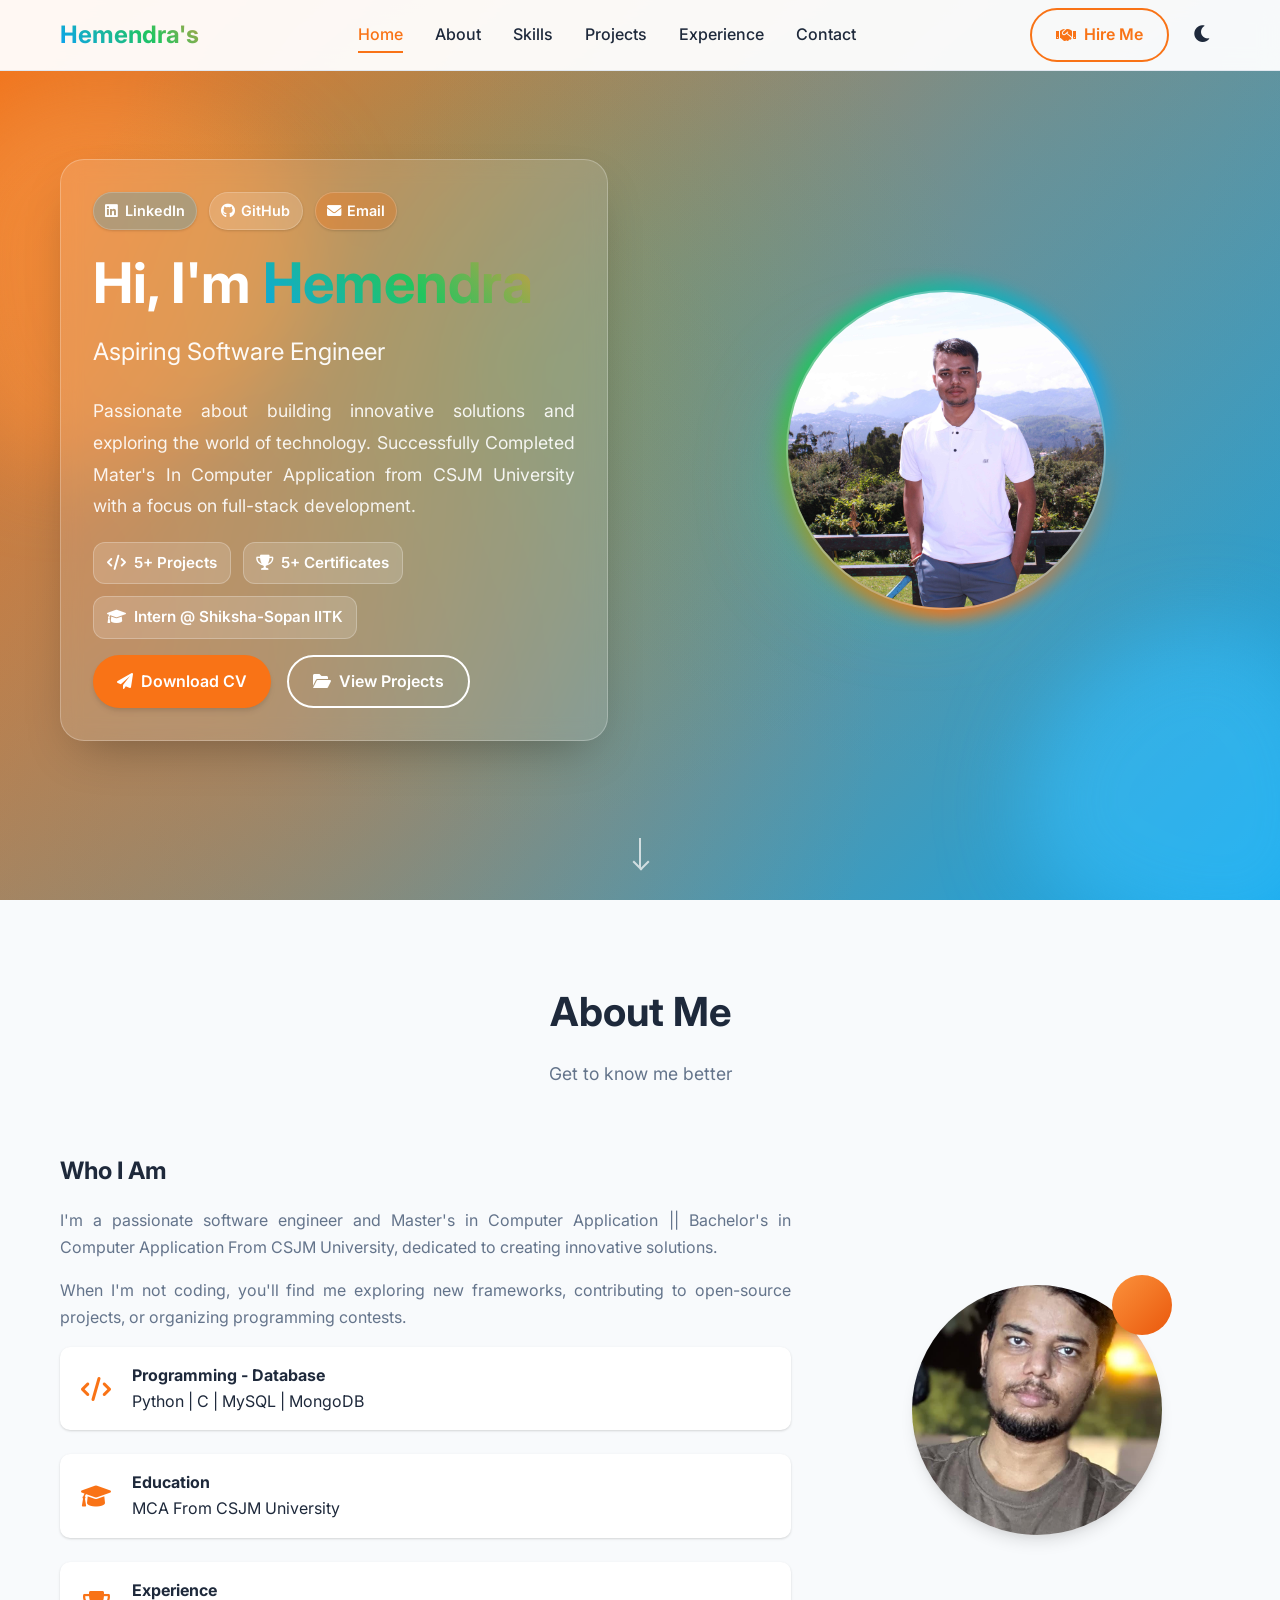
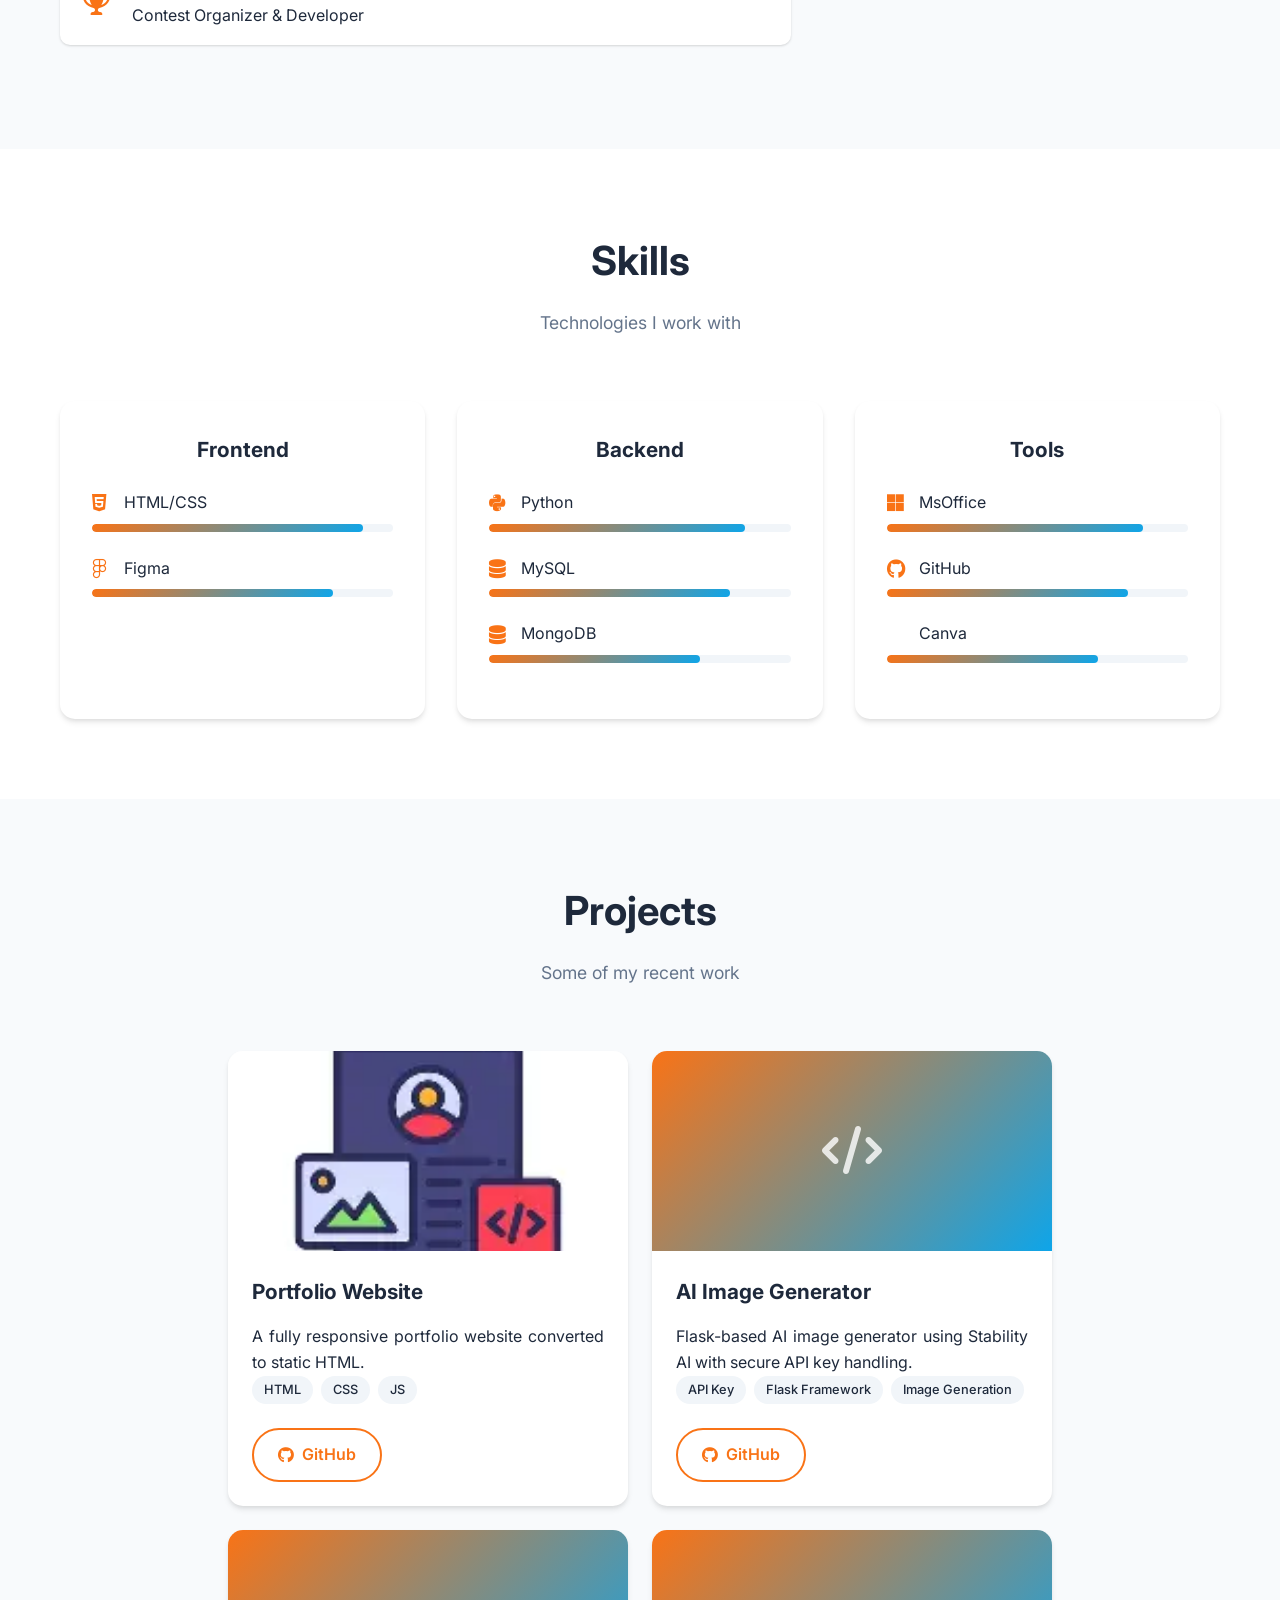
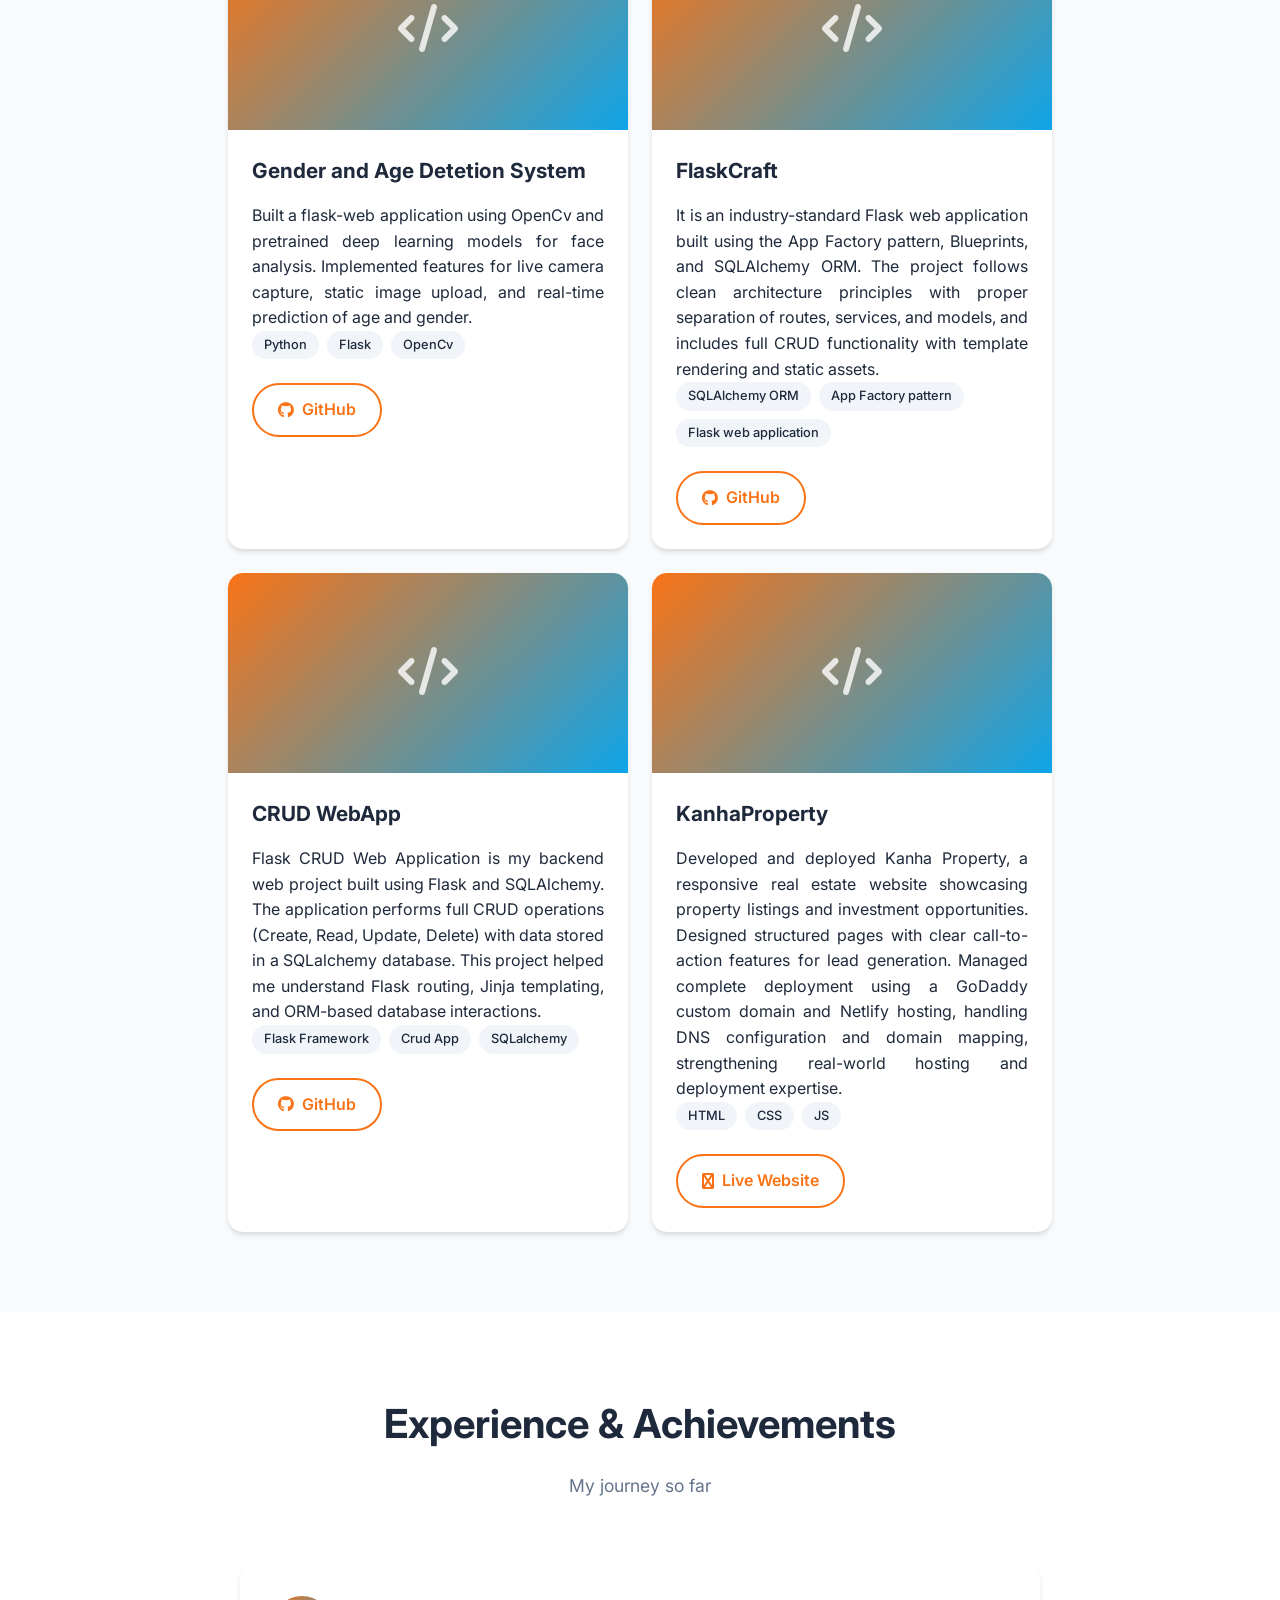
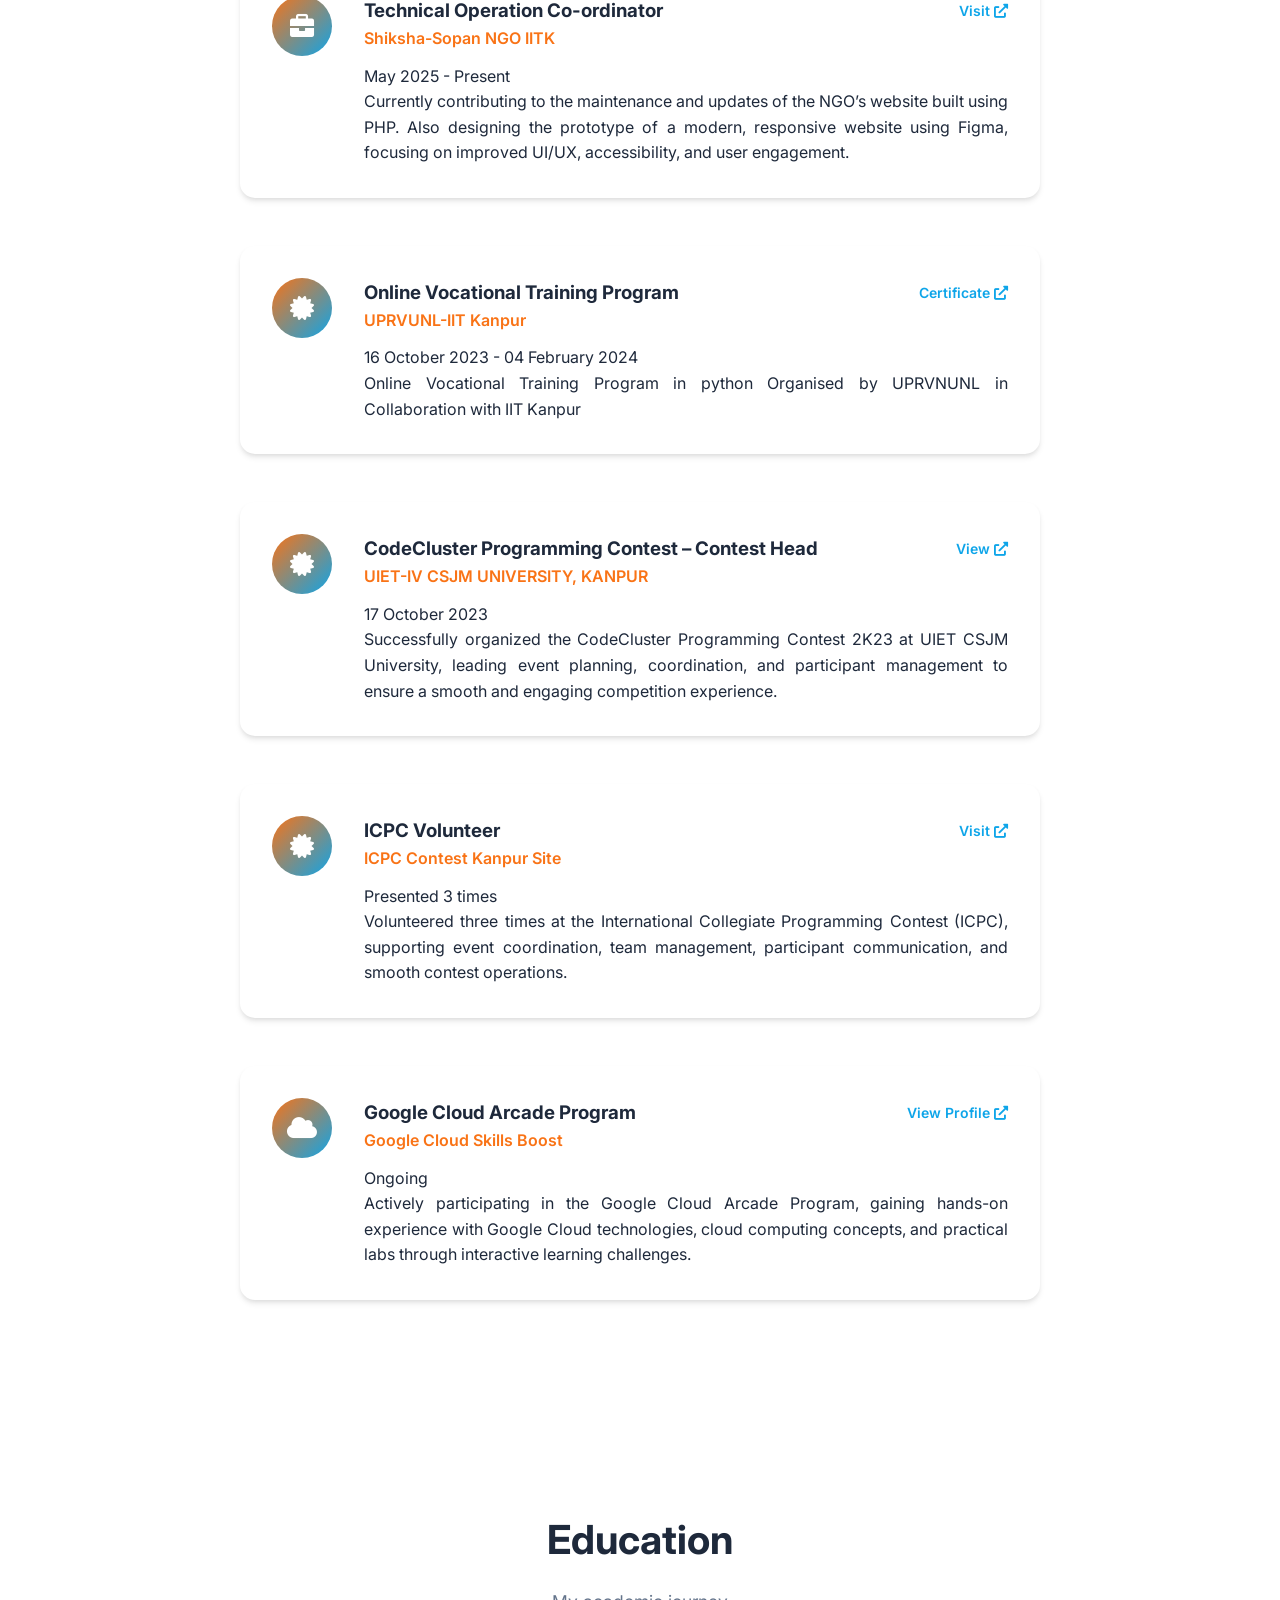
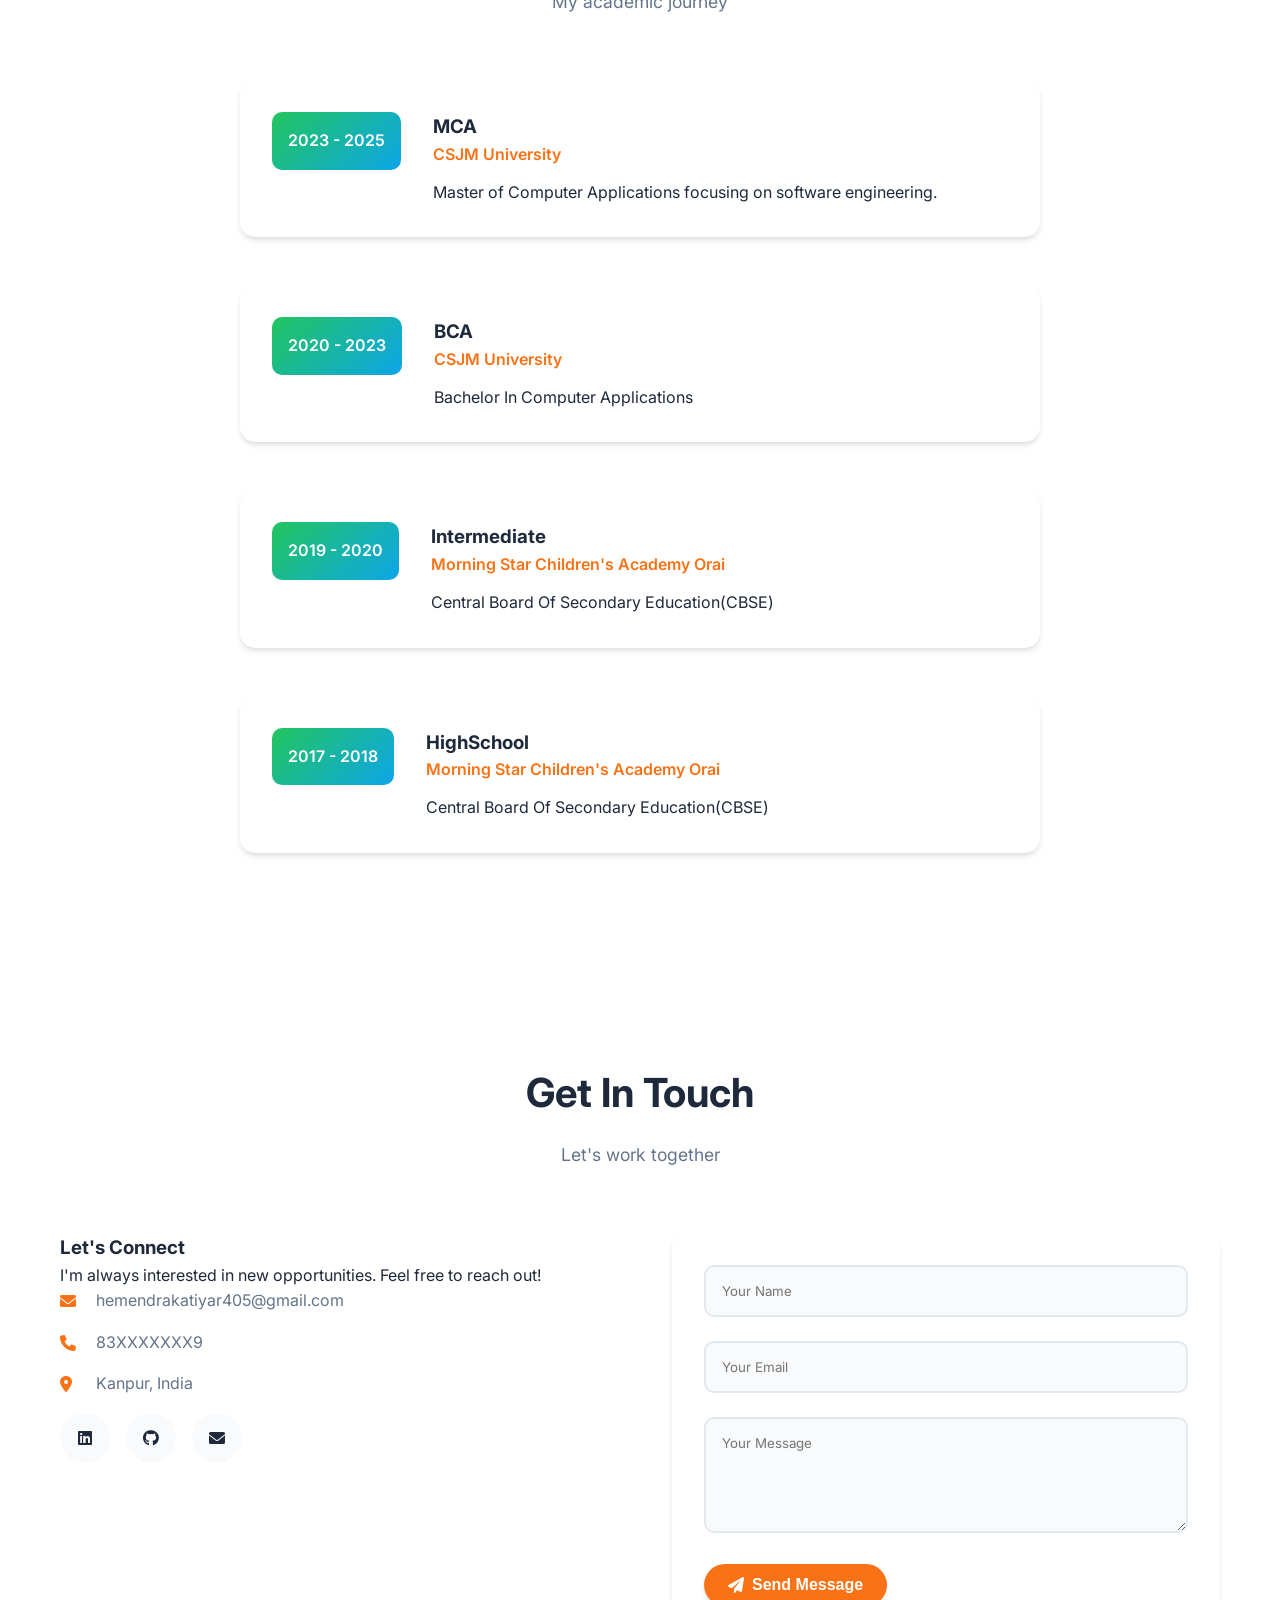
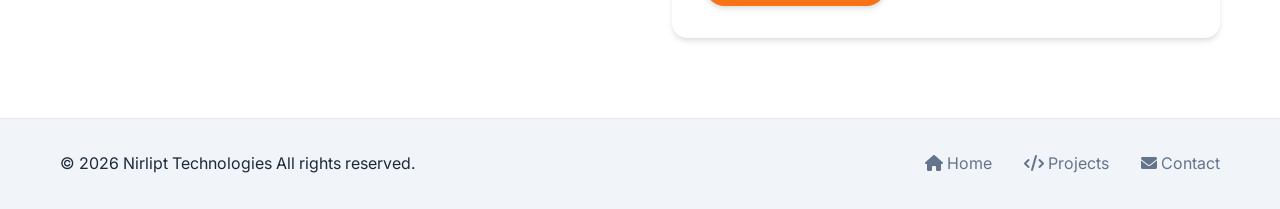
==== index.html @ 5ab5dc37 "My Portfolio code uploaded Successfully Great to see you on WEB" ====
<!DOCTYPE html>
<html lang="en">

<head>
    <meta charset="UTF-8">
    <meta name="viewport" content="width=device-width, initial-scale=1.0">
    <title>Hemendra's Portfolio</title>
    <link rel="stylesheet" href="assets/css/styles.css">
    <link rel="icon" type="image/png" href="assets/programmer.png">
    <link href="https://cdnjs.cloudflare.com/ajax/libs/font-awesome/6.0.0/css/all.min.css" rel="stylesheet">
    <link href="https://fonts.googleapis.com/css2?family=Inter:wght@300;400;500;600;700&display=swap" rel="stylesheet">
    <style>
        .nav-link.active {
            color: var(--primary-color);
        }

        .nav-link.active::after {
            width: 100%;
        }

        .nav-cta {
            margin-left: 1rem;
        }
    </style>
</head>

<!-- Body -->

<body>
    <!-- Header Start -->
    <!-- Navbar Start -->
    <nav class="navbar">
        <div class="nav-container">
            <div class="nav-logo">
                <h2><span class="highlight">Hemendra's</span></h2>
            </div>
            <div class="nav-menu">
                <a href="index.html#home" class="nav-link">Home</a>
                <a href="index.html#about" class="nav-link">About</a>
                <a href="index.html#skills" class="nav-link">Skills</a>
                <a href="index.html#projects" class="nav-link">Projects</a>
                <a href="index.html#experience" class="nav-link">Experience</a>
                <!-- <a href="gallery.html" class="nav-link">Gallery</a> -->
                <a href="index.html#contact" class="nav-link">Contact</a>
            </div>

            <div class="nav-toggle">
                <a href="index.html#contact" class="btn btn-outline nav-cta">
                    <i class="fas fa-handshake"></i> Hire Me
                </a>
                <button class="theme-toggle" id="theme-toggle">
                    <i class="fas fa-moon"></i>
                </button>
                <button class="hamburger" id="hamburger">
                    <span></span><span></span><span></span>
                </button>
            </div>
        </div>
    </nav>
    <!-- Navbar Close -->
    <!-- Header  END -->

    <!-- Main Section -->
    <main>
        <div id="home"></div>
        <div id="about"></div>
        <div id="skills"></div>
        <div id="projects"></div>
        <div id="experience"></div>
        <div id="education"></div>
        <div id="contact"></div>
    </main>
    <!-- Main Section end -->

    <!-- Footer Section -->
    <footer class="footer">
        <div class="container">
            <div class="footer-content">
                <div class="footer-text">
                    <p>&copy; 2026 Nirlipt Technologies All rights reserved.</p>
                </div>
                <div class="footer-links">
                    <a href="index.html#home"><i class="fas fa-home"></i> Home</a>
                    <a href="index.html#projects"><i class="fas fa-code"></i> Projects</a>
                    <a href="index.html#contact"><i class="fas fa-envelope"></i> Contact</a>
                </div>
            </div>
        </div>
    </footer>
    <!-- Footer  Section Close -->

    <!-- Notification PopupStart -->
    <div id="notificationOverlay" class="notification-overlay">
        <div class="notification-popup">
            <div id="notificationIcon" class="notification-icon"><i id="notificationIconClass"></i></div>
            <h3 id="notificationTitle" class="notification-title"></h3>
            <p id="notificationMessage" class="notification-message"></p>
            <div class="notification-actions">
                <button id="notificationClose" class="notification-btn secondary"><i class="fas fa-times"></i>
                    Close</button>
            </div>
        </div>
    </div>
    <!-- Notiificaation Popup  End -->

    <!-- Script -->

    <script src="assets/js/script.js"></script>
    <script src="assets/js/loadSections.js"></script>
    <script>
        // Active Link Logic
        function setActiveLink() {
            const links = Array.from(document.querySelectorAll('.nav-link'));
            const currentPath = window.location.pathname;
            links.forEach(link => link.classList.remove('active'));

            if (currentPath.includes('gallery')) {
                const galleryLink = links.find(link => link.getAttribute('href')?.includes('gallery'));
                if (galleryLink) galleryLink.classList.add('active');
            } else {
                const sections = ['home', 'about', 'skills', 'projects', 'experience', 'education', 'contact'];
                let current = '';
                sections.forEach(id => {
                    const el = document.getElementById(id);
                    if (el) {
                        const rect = el.getBoundingClientRect();
                        if (rect.top <= 120 && rect.bottom >= 120) { current = '#' + id; }
                    }
                });
                links.forEach(a => {
                    if (a.getAttribute('href')?.endsWith(current)) a.classList.add('active');
                });
            }
        }
        if (!window.location.pathname.includes('gallery')) {
            window.addEventListener('scroll', setActiveLink);
        }
        document.addEventListener('DOMContentLoaded', setActiveLink);

        // Mobile Menu Logic
        document.addEventListener('DOMContentLoaded', () => {
            const navMenu = document.querySelector('.nav-menu');
            const hamburger = document.getElementById('hamburger');
            const navLinks = document.querySelectorAll('.nav-menu .nav-link');
            const closeMenu = () => {
                if (navMenu.classList.contains('active')) {
                    hamburger.classList.remove('active');
                    navMenu.classList.remove('active');
                }
            };
            navLinks.forEach(link => link.addEventListener('click', closeMenu));
        });
    </script>
    <!-- Script ENd -->

</body>

</html>
---- assets/css/styles.css ----
/* Reset and Base Styles */
* {
    margin: 0;
    padding: 0;
    box-sizing: border-box;
}

:root {
    --primary-color: #f97316;
    --primary-dark: #ea580c;
    --secondary-color: #0ea5e9;
    --accent-color: #22c55e;
    --text-primary: #1e293b;
    --text-secondary: #64748b;
    --text-light: #94a3b8;
    --bg-primary: #ffffff;
    --bg-secondary: #f8fafc;
    --bg-tertiary: #f1f5f9;
    --border-color: #e2e8f0;
    --shadow-light: 0 1px 3px 0 rgba(0, 0, 0, 0.1), 0 1px 2px 0 rgba(0, 0, 0, 0.06);
    --shadow-medium: 0 4px 6px -1px rgba(0, 0, 0, 0.1), 0 2px 4px -1px rgba(0, 0, 0, 0.06);
    --shadow-large: 0 10px 15px -3px rgba(0, 0, 0, 0.1), 0 4px 6px -2px rgba(0, 0, 0, 0.05);
    --gradient-primary: linear-gradient(135deg, #f97316 0%, #0ea5e9 100%);
    --gradient-secondary: linear-gradient(135deg, #fb923c 0%, #ea580c 100%);
    --gradient-accent: linear-gradient(135deg, #22c55e 0%, #0ea5e9 100%);
}

[data-theme="dark"] {
    --primary-color: #fb923c;
    --primary-dark: #f97316;
    --secondary-color: #38bdf8;
    --accent-color: #34d399;
    --text-primary: #f1f5f9;
    --text-secondary: #cbd5e1;
    --text-light: #94a3b8;
    --bg-primary: #0f172a;
    --bg-secondary: #1e293b;
    --bg-tertiary: #334155;
    --border-color: #475569;
    --shadow-light: 0 1px 3px 0 rgba(0, 0, 0, 0.3), 0 1px 2px 0 rgba(0, 0, 0, 0.2);
    --shadow-medium: 0 4px 6px -1px rgba(0, 0, 0, 0.3), 0 2px 4px -1px rgba(0, 0, 0, 0.2);
    --shadow-large: 0 10px 15px -3px rgba(0, 0, 0, 0.3), 0 4px 6px -2px rgba(0, 0, 0, 0.2);
}

html {
    scroll-behavior: smooth;
}

body {
    font-family: 'Inter', sans-serif;
    line-height: 1.6;
    color: var(--text-primary);
    background-color: var(--bg-primary);
    transition: all 0.3s ease;
}

.container {
    max-width: 1200px;
    margin: 0 auto;
    padding: 0 20px;
}

/* Navigation */
.navbar {
    position: fixed;
    top: 0;
    width: 100%;
    background: rgba(255, 255, 255, 0.95);
    backdrop-filter: blur(10px);
    border-bottom: 1px solid var(--border-color);
    z-index: 1000;
    transition: all 0.3s ease;
}

[data-theme="dark"] .navbar {
    background: rgba(17, 24, 39, 0.95);
}

.nav-container {
    max-width: 1200px;
    margin: 0 auto;
    padding: 0 20px;
    display: flex;
    justify-content: space-between;
    align-items: center;
    height: 70px;
}

.nav-logo h2 {
    color: var(--primary-color);
    font-weight: 700;
    font-size: 1.5rem;
}

.nav-menu {
    display: flex;
    gap: 2rem;
}

@media (min-width: 769px) {
    .nav-menu {
        display: flex;
        position: static;
        right: auto;
        width: auto;
        height: auto;
        background: none;
        backdrop-filter: none;
        flex-direction: row;
        justify-content: flex-start;
        align-items: center;
        padding: 0;
        transition: none;
        box-shadow: none;
        border: none;
    }

    .hamburger {
        display: none;
    }
}

.nav-link {
    text-decoration: none;
    color: var(--text-primary);
    font-weight: 500;
    transition: color 0.3s ease;
    position: relative;
}

.nav-link:hover {
    color: var(--primary-color);
}

.nav-link::after {
    content: '';
    position: absolute;
    bottom: -5px;
    left: 0;
    width: 0;
    height: 2px;
    background: var(--primary-color);
    transition: width 0.3s ease;
}

.nav-link:hover::after {
    width: 100%;
}

.nav-toggle {
    display: flex;
    align-items: center;
    gap: 1rem;
}

.theme-toggle {
    background: none;
    border: none;
    color: var(--text-primary);
    font-size: 1.2rem;
    cursor: pointer;
    padding: 0.5rem;
    border-radius: 50%;
    transition: all 0.3s ease;
}

.theme-toggle:hover {
    background: var(--bg-secondary);
    transform: rotate(180deg);
}

.hamburger {
    display: none;
    flex-direction: column;
    background: none;
    border: none;
    cursor: pointer;
    padding: 0.5rem;
}

.hamburger span {
    width: 25px;
    height: 3px;
    background: var(--text-primary);
    margin: 3px 0;
    transition: 0.3s;
    border-radius: 2px;
}

@media (max-width: 768px) {
    .hamburger {
        display: flex;
    }
}

/* Hero Section */
.hero {
    min-height: 100vh;
    display: flex;
    align-items: center;
    position: relative;
    overflow: hidden;
}

.hero-background {
    position: absolute;
    top: 0;
    left: 0;
    width: 100%;
    height: 100%;
    background: var(--gradient-primary);
    z-index: -2;
}

.hero-background::before {
    content: '';
    position: absolute;
    top: 0;
    left: 0;
    width: 100%;
    height: 100%;
    background: url('data:image/svg+xml,<svg xmlns="http://www.w3.org/2000/svg" viewBox="0 0 100 100"><defs><pattern id="grain" width="100" height="100" patternUnits="userSpaceOnUse"><circle cx="50" cy="50" r="1" fill="rgba(255,255,255,0.1)"/></pattern></defs><rect width="100" height="100" fill="url(%23grain)"/></svg>');
    opacity: 0.3;
}

/* Blobs */
.hero-blobs {
    position: absolute;
    inset: 0;
    z-index: -1;
}

.hero-blob {
    position: absolute;
    filter: blur(40px);
    opacity: 0.6;
    mix-blend-mode: screen;
}

.hero-blob.orange {
    background: #fb923c;
    width: 380px;
    height: 380px;
    border-radius: 40% 60% 70% 30% / 40% 40% 60% 60%;
    top: 10%;
    left: -5%;
    animation: morph 12s ease-in-out infinite;
}

.hero-blob.cyan {
    background: #38bdf8;
    width: 320px;
    height: 320px;
    border-radius: 60% 40% 30% 70% / 60% 60% 40% 40%;
    bottom: -5%;
    right: -5%;
    animation: morph 14s ease-in-out infinite reverse;
}

.hero-blob.green {
    background: #34d399;
    width: 240px;
    height: 240px;
    border-radius: 50% 50% 40% 60% / 50% 40% 60% 50%;
    top: 40%;
    right: 20%;
    animation: morph 16s ease-in-out infinite;
    opacity: 0.4;
}

@keyframes morph {

    0%,
    100% {
        border-radius: 40% 60% 70% 30% / 40% 40% 60% 60%;
        transform: translate(0, 0) rotate(0deg);
    }

    50% {
        border-radius: 60% 40% 30% 70% / 60% 60% 40% 40%;
        transform: translate(10px, -20px) rotate(20deg);
    }
}

.particles {
    position: absolute;
    width: 100%;
    height: 100%;
    background-image: radial-gradient(circle at 20% 80%, rgba(249, 115, 22, 0.25) 0%, transparent 50%),
        radial-gradient(circle at 80% 20%, rgba(14, 165, 233, 0.15) 0%, transparent 50%),
        radial-gradient(circle at 40% 40%, rgba(34, 197, 94, 0.2) 0%, transparent 50%);
    animation: float 6s ease-in-out infinite;
}

@keyframes float {

    0%,
    100% {
        transform: translateY(0px) rotate(0deg);
    }

    50% {
        transform: translateY(-20px) rotate(180deg);
    }
}

.hero-container {
    max-width: 1200px;
    margin: 0 auto;
    padding: 0 20px;
    display: grid;
    grid-template-columns: 1fr 1fr;
    gap: 4rem;
    align-items: center;
}

.hero-card {
    background: rgba(255, 255, 255, 0.12);
    border: 1px solid rgba(255, 255, 255, 0.25);
    box-shadow: 0 20px 50px -20px rgba(0, 0, 0, 0.35);
    backdrop-filter: blur(10px);
    border-radius: 24px;
    padding: 2rem;
}

[data-theme="dark"] .hero-card {
    background: rgba(15, 23, 42, 0.35);
    border-color: rgba(255, 255, 255, 0.08);
}

.hero-content {
    color: white;
}

.hero-title {
    font-size: 3.5rem;
    font-weight: 700;
    margin-bottom: 1rem;
    line-height: 1.2;
}

.highlight {
    background: linear-gradient(45deg, #f97316, #0ea5e9, #22c55e, #fb923c, #f97316, #0ea5e9, #22c55e, #f97316);
    background-size: 400% 400%;
    -webkit-background-clip: text;
    -webkit-text-fill-color: transparent;
    background-clip: text;
    animation: gradientShift 10s linear infinite;
}

@keyframes gradientShift {
    0% {
        background-position: 0% 50%;
    }

    100% {
        background-position: 400% 50%;
    }
}

.hero-subtitle {
    font-size: 1.5rem;
    font-weight: 400;
    margin-bottom: 1.5rem;
    opacity: 0.95;
}

.hero-description {
    font-size: 1.1rem;
    margin-bottom: 1.25rem;
    opacity: 0.9;
    line-height: 1.8;
}

.social-badges {
    display: flex;
    gap: 0.75rem;
    margin-bottom: 1.25rem;
    flex-wrap: wrap;
}

.social-badge {
    display: inline-flex;
    align-items: center;
    gap: 0.4rem;
    padding: 0.4rem 0.7rem;
    border-radius: 999px;
    color: white;
    text-decoration: none;
    font-weight: 600;
    font-size: 0.9rem;
    box-shadow: var(--shadow-light);
    border: 1px solid rgba(255, 255, 255, 0.2);
}

.social-badge.linkedin {
    background: rgba(14, 165, 233, 0.25);
}

.social-badge.github {
    background: rgba(255, 255, 255, 0.15);
}

.social-badge.mail {
    background: rgba(249, 115, 22, 0.3);
}

.stat-chips {
    display: flex;
    gap: 0.75rem;
    margin-top: 1rem;
    flex-wrap: wrap;
}

.stat-chip {
    background: rgba(255, 255, 255, 0.15);
    border: 1px solid rgba(255, 255, 255, 0.25);
    color: white;
    padding: 0.5rem 0.8rem;
    border-radius: 12px;
    font-weight: 600;
    font-size: 0.95rem;
}

.hero-buttons {
    display: flex;
    gap: 1rem;
    flex-wrap: wrap;
    margin-top: 1rem;
}

.btn {
    display: inline-flex;
    align-items: center;
    gap: 0.5rem;
    padding: 0.75rem 1.5rem;
    border-radius: 50px;
    text-decoration: none;
    font-weight: 600;
    transition: all 0.3s ease;
    border: none;
    cursor: pointer;
    font-size: 1rem;
}

.btn-primary {
    background: var(--primary-color);
    color: white;
    box-shadow: var(--shadow-medium);
}

.btn-primary:hover {
    transform: translateY(-2px);
    box-shadow: var(--shadow-large);
    background: var(--primary-dark);
}

.btn-secondary {
    background: transparent;
    color: white;
    border: 2px solid white;
}

.btn-secondary:hover {
    background: white;
    color: var(--primary-color);
    transform: translateY(-2px);
}

.btn-outline {
    background: transparent;
    color: var(--primary-color);
    border: 2px solid var(--primary-color);
}

.btn-outline:hover {
    background: var(--primary-color);
    color: white;
    transform: translateY(-2px);
}

/* Portrait */
.hero-image {
    display: flex;
    justify-content: center;
    align-items: center;
}

.image-container {
    position: relative;
    width: 320px;
    height: 320px;
}

.photo-ring {
    position: absolute;
    inset: -10px;
    border-radius: 50%;
    background: conic-gradient(from 180deg at 50% 50%, #f97316, #22c55e, #0ea5e9, #f97316);
    filter: blur(8px);
    opacity: 0.9;
    z-index: -1;
    animation: spin 8s linear infinite;
}

@keyframes spin {
    from {
        transform: rotate(0deg);
    }

    to {
        transform: rotate(360deg);
    }
}

.image-frame {
    width: 100%;
    height: 100%;
    border-radius: 50%;
    background: rgba(255, 255, 255, 0.1);
    backdrop-filter: blur(10px);
    border: 2px solid rgba(255, 255, 255, 0.2);
    display: flex;
    align-items: center;
    justify-content: center;
    font-size: 4rem;
    color: white;
    animation: pulse 2s infinite;
    overflow: hidden;
}

.image-frame img {
    width: 100%;
    height: 100%;
    object-fit: cover;
    display: block;
}

@keyframes pulse {

    0%,
    100% {
        transform: scale(1);
    }

    50% {
        transform: scale(1.05);
    }
}

.scroll-indicator {
    position: absolute;
    bottom: 2rem;
    left: 50%;
    transform: translateX(-50%);
    color: white;
    opacity: 0.7;
}

.scroll-arrow {
    width: 2px;
    height: 30px;
    background: white;
    position: relative;
    animation: scroll 2s infinite;
}

.scroll-arrow::after {
    content: '';
    position: absolute;
    bottom: 0;
    left: -4px;
    width: 10px;
    height: 10px;
    border-right: 2px solid white;
    border-bottom: 2px solid white;
    transform: rotate(45deg);
}

@keyframes scroll {

    0%,
    100% {
        opacity: 0.3;
        transform: translateY(0);
    }

    50% {
        opacity: 1;
        transform: translateY(10px);
    }
}

/* Section Styles */
section {
    padding: 5rem 0;
}

.section-header {
    text-align: center;
    margin-bottom: 4rem;
}

.section-title {
    font-size: 2.5rem;
    font-weight: 700;
    color: var(--text-primary);
    margin-bottom: 1rem;
}

.section-subtitle {
    font-size: 1.1rem;
    color: var(--text-secondary);
}

/* About */
.about {
    background: var(--bg-secondary);
}

.about-content {
    display: grid;
    grid-template-columns: 2fr 1fr;
    gap: 4rem;
    align-items: center;
}

.about-bio h3 {
    font-size: 1.5rem;
    color: var(--text-primary);
    margin-bottom: 1rem;
}

.about-bio p {
    color: var(--text-secondary);
    margin-bottom: 1rem;
    line-height: 1.7;
}

.highlight-item {
    display: flex;
    align-items: center;
    gap: 1rem;
    margin-bottom: 1.5rem;
    padding: 1rem;
    background: var(--bg-primary);
    border-radius: 10px;
    box-shadow: var(--shadow-light);
    transition: transform 0.3s ease;
}

.highlight-item:hover {
    transform: translateY(-2px);
}

.highlight-item i {
    font-size: 1.5rem;
    color: var(--primary-color);
    width: 40px;
    text-align: center;
}

.image-wrapper {
    position: relative;
    width: 250px;
    height: 250px;
    margin: 0 auto;
}

.image-placeholder,
.about-photo {
    width: 100%;
    height: 100%;
    border-radius: 50%;
    object-fit: cover;
    box-shadow: var(--shadow-large);
}

.image-placeholder {
    background: var(--gradient-accent);
    display: flex;
    align-items: center;
    justify-content: center;
    font-size: 3rem;
    color: white;
}

.image-decoration {
    position: absolute;
    top: -10px;
    right: -10px;
    width: 60px;
    height: 60px;
    background: var(--gradient-secondary);
    border-radius: 50%;
    animation: rotate 10s linear infinite;
}

@keyframes rotate {
    from {
        transform: rotate(0deg);
    }

    to {
        transform: rotate(360deg);
    }
}

/* Skills */
.skills-grid {
    display: grid;
    grid-template-columns: repeat(auto-fit, minmax(300px, 1fr));
    gap: 2rem;
}

.skill-category {
    background: var(--bg-primary);
    padding: 2rem;
    border-radius: 15px;
    box-shadow: var(--shadow-medium);
    transition: transform 0.3s ease;
}

.skill-category:hover {
    transform: translateY(-5px);
}

.skill-category h3 {
    color: var(--text-primary);
    margin-bottom: 1.5rem;
    font-size: 1.3rem;
    text-align: center;
}

.skill-item {
    margin-bottom: 1.5rem;
}

.skill-info {
    display: flex;
    align-items: center;
    gap: 0.75rem;
    margin-bottom: 0.5rem;
}

.skill-info i {
    font-size: 1.2rem;
    color: var(--primary-color);
    width: 20px;
}

.skill-bar {
    width: 100%;
    height: 8px;
    background: var(--bg-tertiary);
    border-radius: 4px;
    overflow: hidden;
}

.skill-progress {
    height: 100%;
    background: var(--gradient-primary);
    border-radius: 4px;
    width: 0;
    transition: width 1s ease-in-out;
}

/* Projects */
.projects {
    background: var(--bg-secondary);
}

.projects-grid {
    display: flex;
    flex-wrap: wrap;
    gap: 1.5rem;
    justify-content: center;
    align-items: stretch;
}

.project-card {
    background: var(--bg-primary);
    border-radius: 15px;
    overflow: hidden;
    box-shadow: var(--shadow-medium);
    transition: all 0.4s cubic-bezier(0.4, 0, 0.2, 1);
    min-width: 300px;
    max-width: 400px;
    position: relative;
    cursor: pointer;
}

.project-card:hover {
    transform: translateY(-10px) scale(1.05);
    box-shadow: var(--shadow-large);
    z-index: 10;
    max-width: 400px;
}

.project-image {
    height: 200px;
    background: var(--gradient-primary);
    display: flex;
    align-items: center;
    justify-content: center;
    overflow: hidden;
}

.project-image img {
    width: 100%;
    height: 100%;
    object-fit: cover;
}

.project-placeholder {
    font-size: 3rem;
    color: white;
    opacity: 0.8;
}

.project-content {
    padding: 1.5rem;
    transition: all 0.3s ease;
}

.project-content h3 {
    color: var(--text-primary);
    margin-bottom: 1rem;
    font-size: 1.3rem;
}

.project-tech {
    display: flex;
    flex-wrap: wrap;
    gap: 0.5rem;
    margin-bottom: 1.5rem;
}

.tech-tag {
    background: var(--bg-tertiary);
    color: var(--text-primary);
    padding: 0.25rem 0.75rem;
    border-radius: 20px;
    font-size: 0.8rem;
    font-weight: 500;
}

.project-links {
    display: flex;
    gap: 0.75rem;
    flex-wrap: wrap;
}

/* Experience & Education */
.experience-content,
.education-timeline {
    max-width: 800px;
    margin: 0 auto;
}

.experience-item,
.education-item {
    display: flex;
    gap: 2rem;
    margin-bottom: 3rem;
    padding: 2rem;
    background: var(--bg-primary);
    border-radius: 15px;
    box-shadow: var(--shadow-medium);
    transition: transform 0.3s ease;
}

.experience-item:hover,
.education-item:hover {
    transform: translateY(-5px);
}

.experience-icon {
    width: 60px;
    height: 60px;
    background: var(--gradient-primary);
    border-radius: 50%;
    display: flex;
    align-items: center;
    justify-content: center;
    color: white;
    font-size: 1.5rem;
    flex-shrink: 0;
}

.experience-company,
.education-institution {
    color: var(--primary-color);
    font-weight: 600;
    margin-bottom: 0.75rem;
}

.education-year {
    background: var(--gradient-accent);
    color: white;
    padding: 1rem;
    border-radius: 10px;
    font-weight: 600;
    text-align: center;
    min-width: 120px;
    height: fit-content;
}

/* Contact */
.contact-content {
    display: grid;
    grid-template-columns: 1fr 1fr;
    gap: 4rem;
}

.contact-item {
    display: flex;
    align-items: center;
    gap: 1rem;
    margin-bottom: 1rem;
    color: var(--text-secondary);
}

.contact-item i {
    color: var(--primary-color);
    width: 20px;
}

.social-links {
    display: flex;
    gap: 1rem;
}

.social-link {
    width: 50px;
    height: 50px;
    background: var(--bg-secondary);
    border-radius: 50%;
    display: flex;
    align-items: center;
    justify-content: center;
    color: var(--text-primary);
    text-decoration: none;
    transition: all 0.3s ease;
}

.social-link:hover {
    background: var(--primary-color);
    color: white;
    transform: translateY(-3px);
}

.contact-form {
    background: var(--bg-primary);
    padding: 2rem;
    border-radius: 15px;
    box-shadow: var(--shadow-medium);
}

.form-group {
    margin-bottom: 1.5rem;
}

.form-group input,
.form-group textarea {
    width: 100%;
    padding: 1rem;
    border: 2px solid var(--border-color);
    border-radius: 10px;
    background: var(--bg-secondary);
    color: var(--text-primary);
    font-family: inherit;
    transition: border-color 0.3s ease;
}

.form-group input:focus,
.form-group textarea:focus {
    outline: none;
    border-color: var(--primary-color);
}

/* Footer */
.footer {
    background: var(--bg-tertiary);
    padding: 2rem 0;
    border-top: 1px solid var(--border-color);
}

.footer-content {
    display: flex;
    justify-content: space-between;
    align-items: center;
}

.footer-links {
    display: flex;
    gap: 2rem;
}

.footer-links a {
    color: var(--text-secondary);
    text-decoration: none;
    transition: color 0.3s ease;
}

.footer-links a:hover {
    color: var(--primary-color);
}

/* Notifications */
.notification-overlay {
    position: fixed;
    top: 0;
    left: 0;
    width: 100%;
    height: 100%;
    background: rgba(0, 0, 0, 0.5);
    display: flex;
    align-items: center;
    justify-content: center;
    z-index: 10000;
    opacity: 0;
    visibility: hidden;
    transition: all 0.3s ease;
}

.notification-overlay.show {
    opacity: 1;
    visibility: visible;
}

.notification-popup {
    background: var(--bg-primary);
    border-radius: 20px;
    padding: 2rem;
    box-shadow: 0 20px 25px -5px rgba(0, 0, 0, 0.1);
    max-width: 400px;
    width: 90%;
    text-align: center;
    transform: scale(0.8) translateY(20px);
    transition: all 0.3s cubic-bezier(0.4, 0, 0.2, 1);
}

.notification-overlay.show .notification-popup {
    transform: scale(1) translateY(0);
}

.notification-icon {
    width: 80px;
    height: 80px;
    border-radius: 50%;
    display: flex;
    align-items: center;
    justify-content: center;
    margin: 0 auto 1.5rem;
    font-size: 2rem;
    color: white;
}

.notification-icon.success {
    background: linear-gradient(135deg, #10b981, #059669);
}

.notification-icon.error {
    background: linear-gradient(135deg, #ef4444, #dc2626);
}

.notification-icon.info {
    background: linear-gradient(135deg, #3b82f6, #2563eb);
}

.notification-icon.warning {
    background: linear-gradient(135deg, #f59e0b, #d97706);
}

.notification-btn {
    padding: 0.75rem 1.5rem;
    border-radius: 10px;
    border: none;
    font-weight: 600;
    cursor: pointer;
    transition: all 0.3s ease;
    display: inline-flex;
    align-items: center;
    gap: 0.5rem;
}

.notification-btn.secondary {
    background: var(--bg-tertiary);
    color: var(--text-primary);
}

/* Gallery Styles */
.gallery-hero {
    background: var(--gradient-primary);
    padding: 6rem 0 4rem;
    text-align: center;
    color: white;
}

.gallery-title {
    font-size: 3rem;
    font-weight: 700;
    margin-bottom: 1rem;
    background: linear-gradient(45deg, #ffffff, #f0f9ff);
    -webkit-background-clip: text;
    -webkit-text-fill-color: transparent;
    background-clip: text;
}

.gallery-filter {
    padding: 2rem 0;
    background: var(--bg-secondary);
    border-bottom: 1px solid var(--border-color);
}

.filter-buttons {
    display: flex;
    justify-content: center;
    gap: 1rem;
    flex-wrap: wrap;
}

.filter-btn {
    padding: 0.75rem 1.5rem;
    border: 2px solid var(--border-color);
    background: var(--bg-primary);
    color: var(--text-primary);
    border-radius: 25px;
    cursor: pointer;
    transition: all 0.3s ease;
    font-weight: 500;
}

.filter-btn:hover,
.filter-btn.active {
    background: var(--primary-color);
    color: white;
    border-color: var(--primary-color);
    transform: translateY(-2px);
}

.gallery-section {
    padding: 4rem 0;
    background: var(--bg-primary);
}

.gallery-grid {
    display: flex;
    flex-wrap: wrap;
    gap: 1.5rem;
    justify-content: center;
    align-items: stretch;
    margin-top: 2rem;
}

.gallery-item {
    background: var(--bg-primary);
    border-radius: 15px;
    overflow: hidden;
    box-shadow: var(--shadow-medium);
    transition: all 0.4s cubic-bezier(0.4, 0, 0.2, 1);
    cursor: pointer;
    min-width: 250px;
    max-width: 320px;
    position: relative;
}

.gallery-item:hover {
    transform: translateY(-10px) scale(1.05);
    box-shadow: var(--shadow-large);
    z-index: 10;
    max-width: 450px;
}

.gallery-image-container {
    position: relative;
    height: 200px;
    overflow: hidden;
}

.gallery-image {
    width: 100%;
    height: 100%;
    object-fit: cover;
    transition: transform 0.4s ease;
}

.gallery-item:hover .gallery-image {
    transform: scale(1.1);
}

.gallery-overlay {
    position: absolute;
    top: 0;
    left: 0;
    right: 0;
    bottom: 0;
    background: linear-gradient(135deg, rgba(139, 92, 246, 0.9), rgba(6, 182, 212, 0.9));
    display: flex;
    align-items: center;
    justify-content: center;
    opacity: 0;
    transition: opacity 0.3s ease;
}

.gallery-item:hover .gallery-overlay {
    opacity: 1;
}

.gallery-content {
    text-align: center;
    color: white;
    padding: 1.5rem;
    transition: all 0.3s ease;
}

.gallery-item-title {
    font-size: 1.3rem;
    font-weight: 700;
    margin-bottom: 0.75rem;
}

.gallery-category {
    background: rgba(255, 255, 255, 0.2);
    padding: 0.25rem 0.75rem;
    border-radius: 15px;
    font-size: 0.875rem;
    font-weight: 500;
}

.gallery-featured {
    background: rgba(255, 255, 255, 0.2);
    padding: 0.25rem 0.75rem;
    border-radius: 15px;
    font-size: 0.875rem;
    font-weight: 500;
    color: var(--primary-color);
}

/* Responsive */
@media (max-width: 768px) {
    .nav-container {
        padding: 0 15px;
    }

    .nav-cta {
        font-size: 0.85rem;
        padding: 0.5rem 1rem;
    }

    .nav-cta i {
        display: none;
    }

    .projects-grid,
    .gallery-grid {
        flex-direction: column;
        align-items: center;
    }

    .project-card,
    .gallery-item {
        flex: 1 1 100%;
        max-width: 100%;
    }
}

@media (max-width: 480px) {

    .hero-container,
    .about-content,
    .contact-content {
        grid-template-columns: 1fr;
        gap: 2rem;
        text-align: center;
    }

    .skills-grid {
        grid-template-columns: 1fr;
    }

    .hero-buttons {
        flex-direction: column;
    }

    .footer-content {
        flex-direction: column;
        gap: 1rem;
    }

    .experience-item,
    .education-item {
        flex-direction: column;
        text-align: center;
    }

    .education-year {
        min-width: auto;
    }
}

.call-btn {
    display: inline-block;
    color: var(--text-secondary);
    text-decoration: none;
}
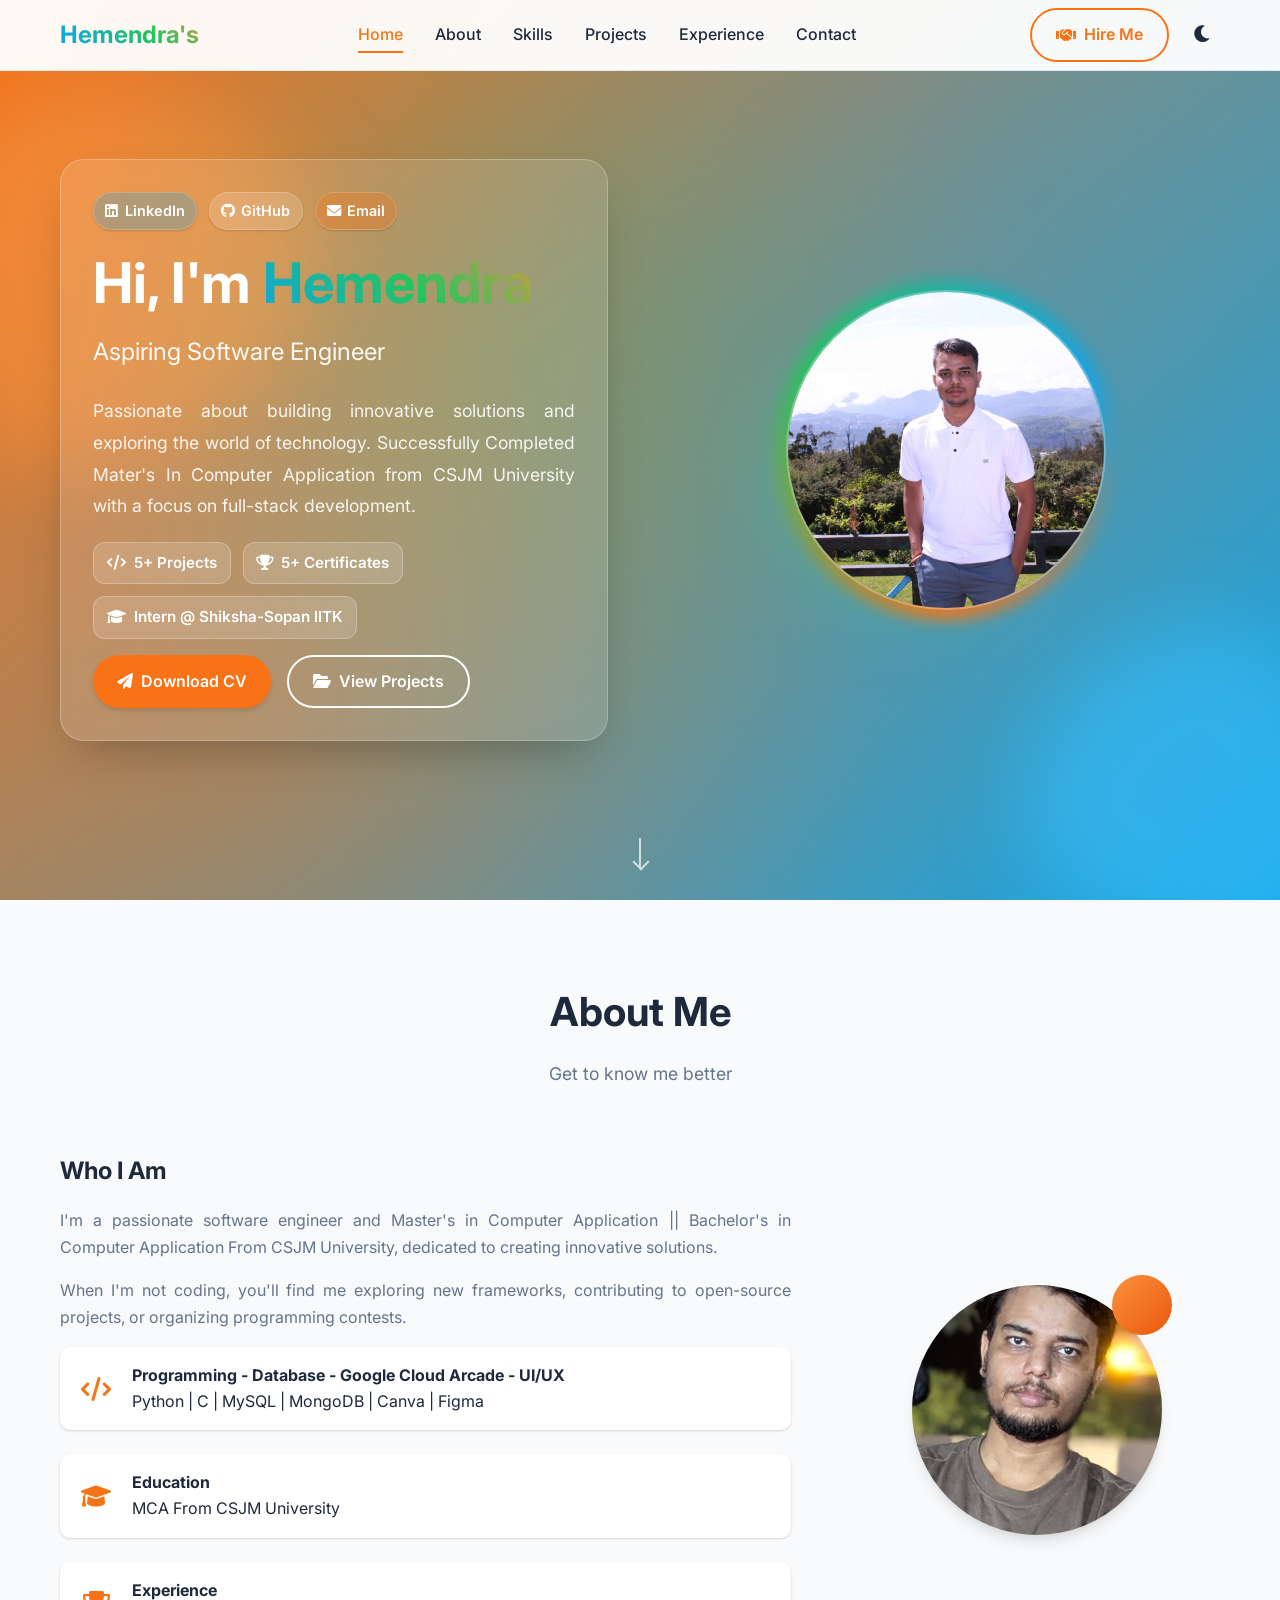
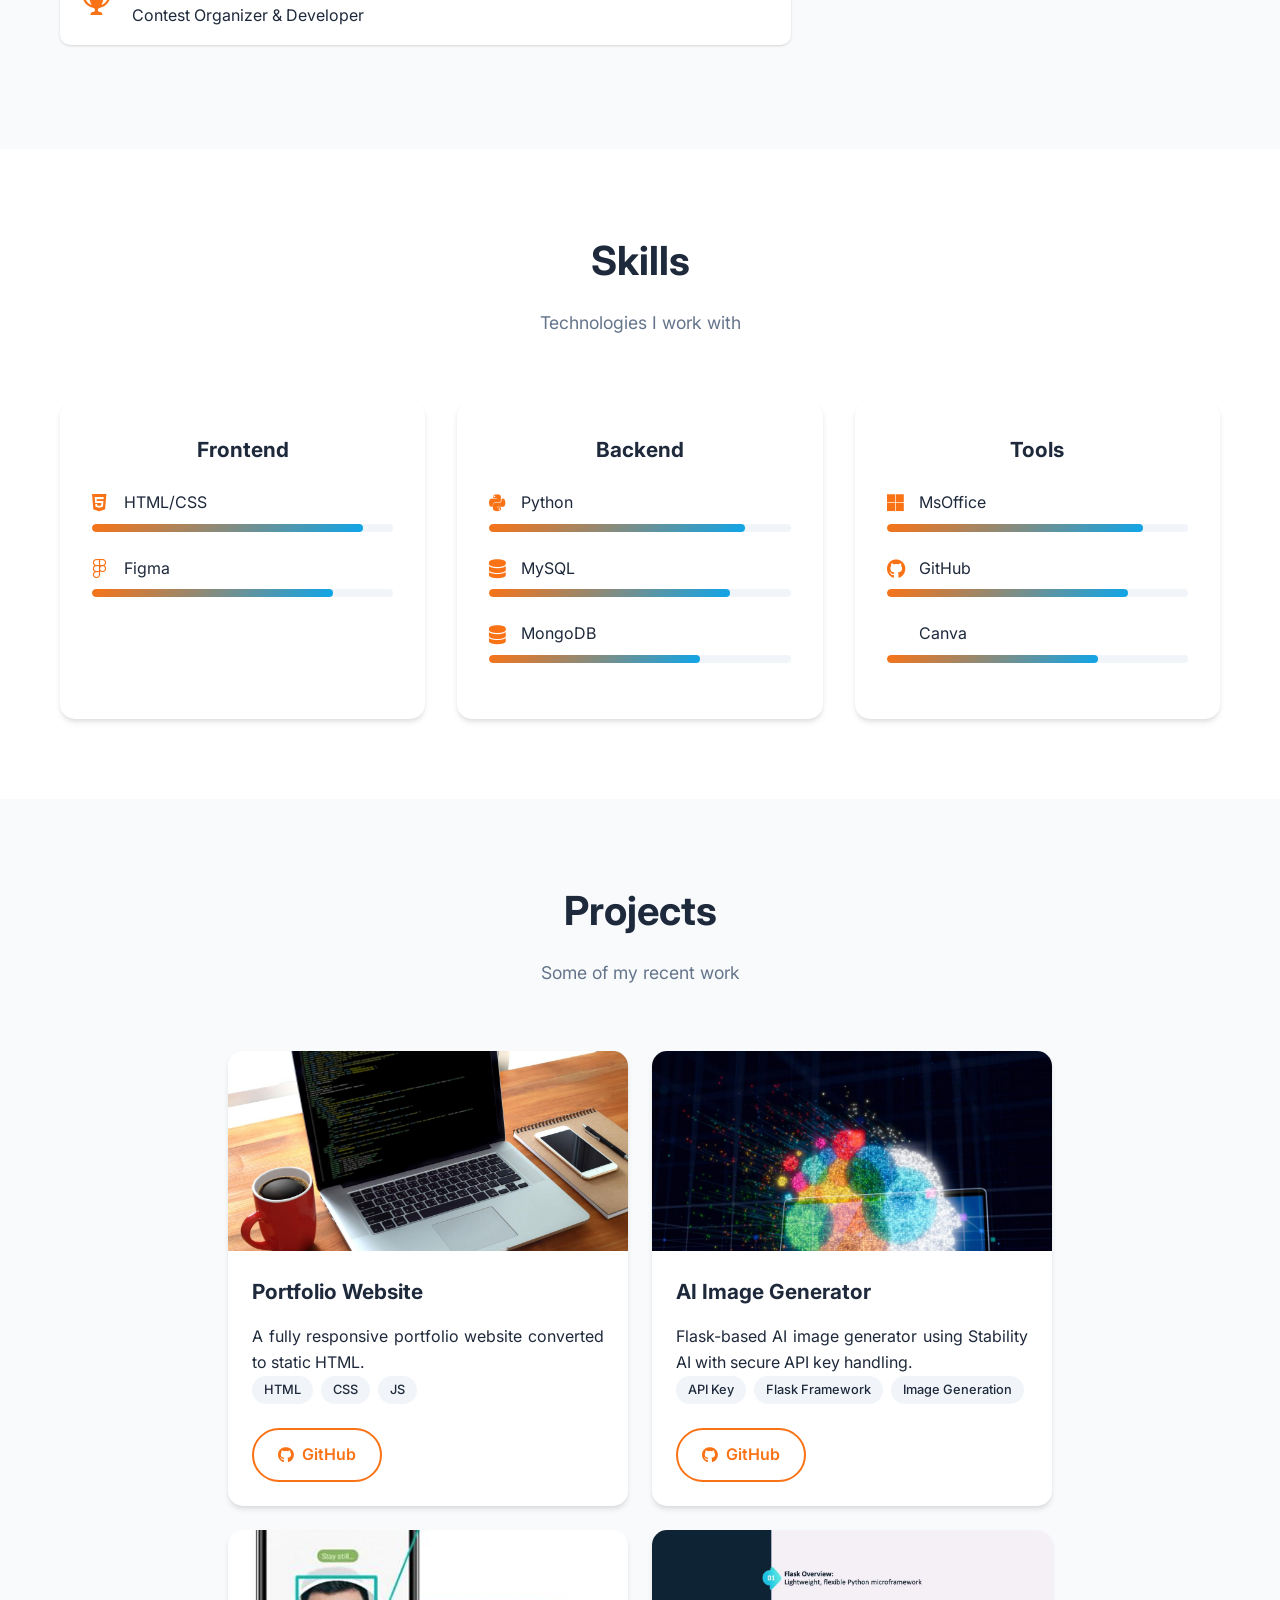
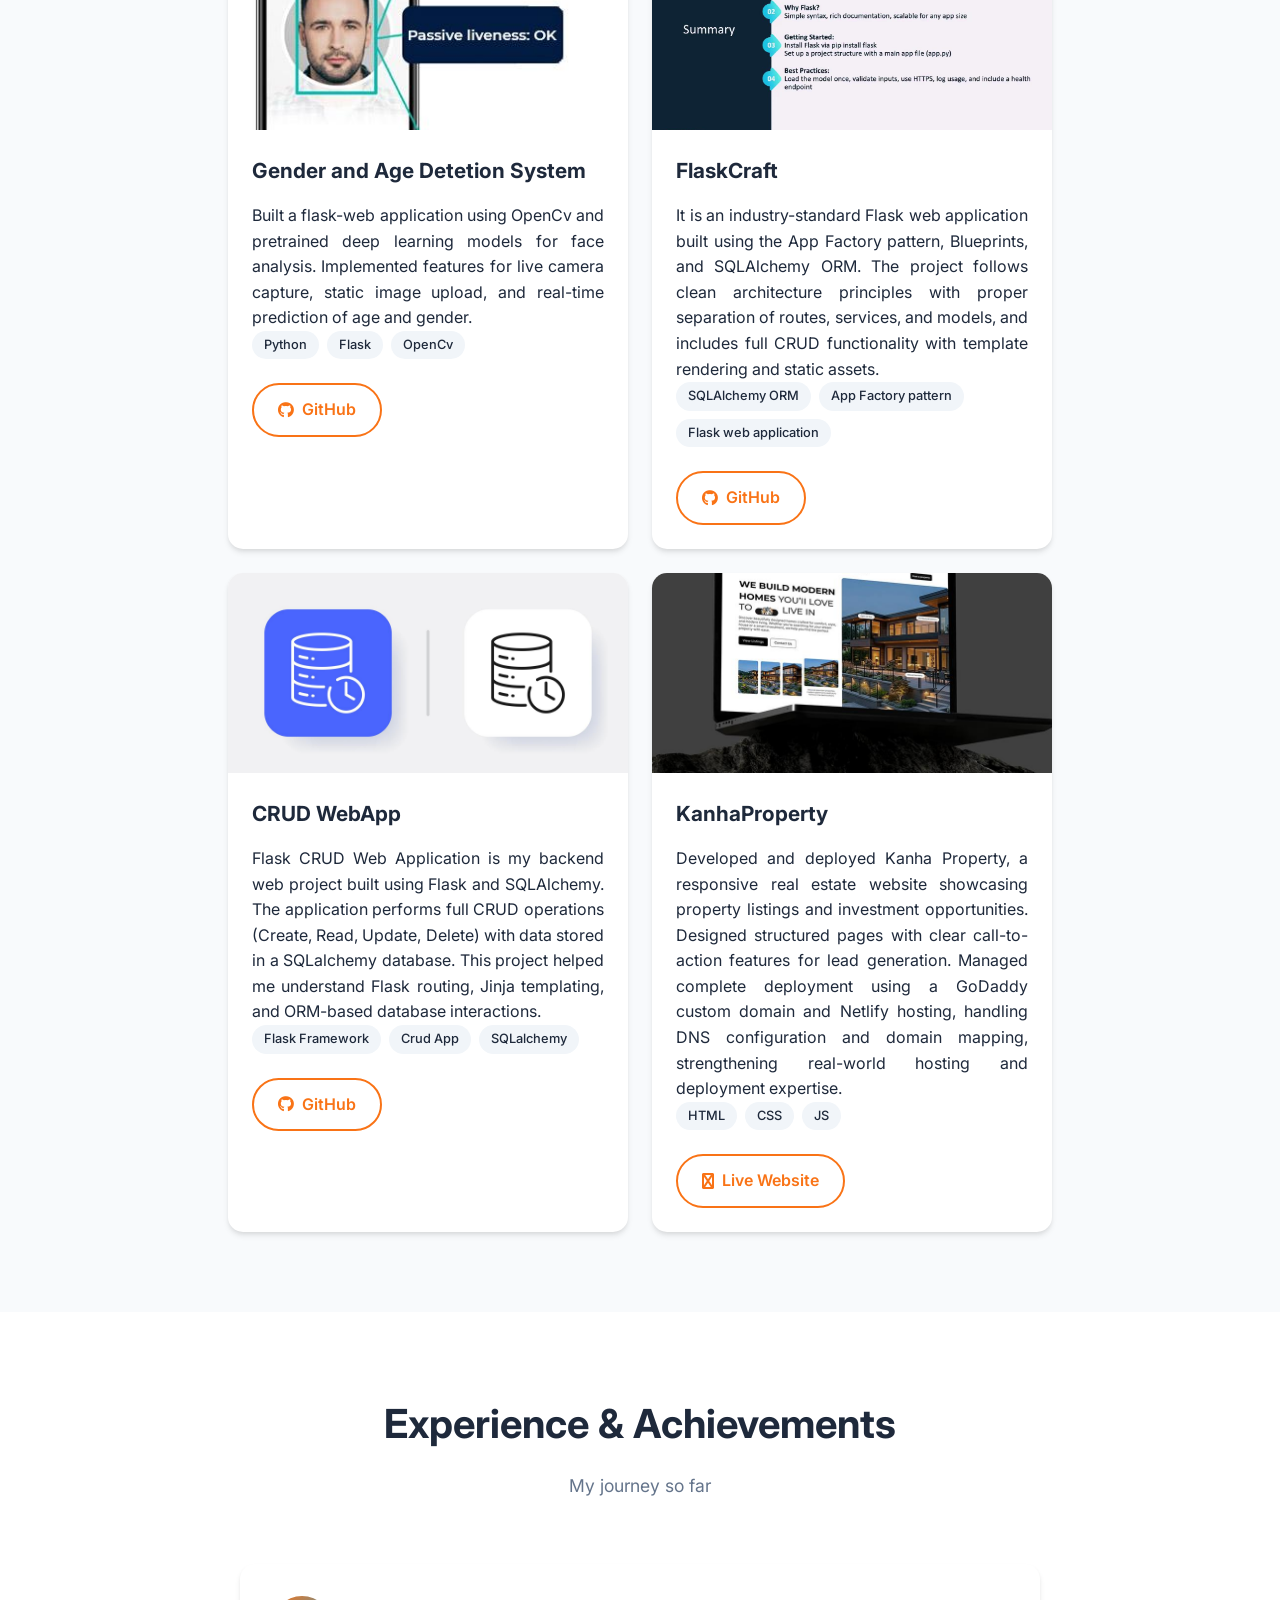
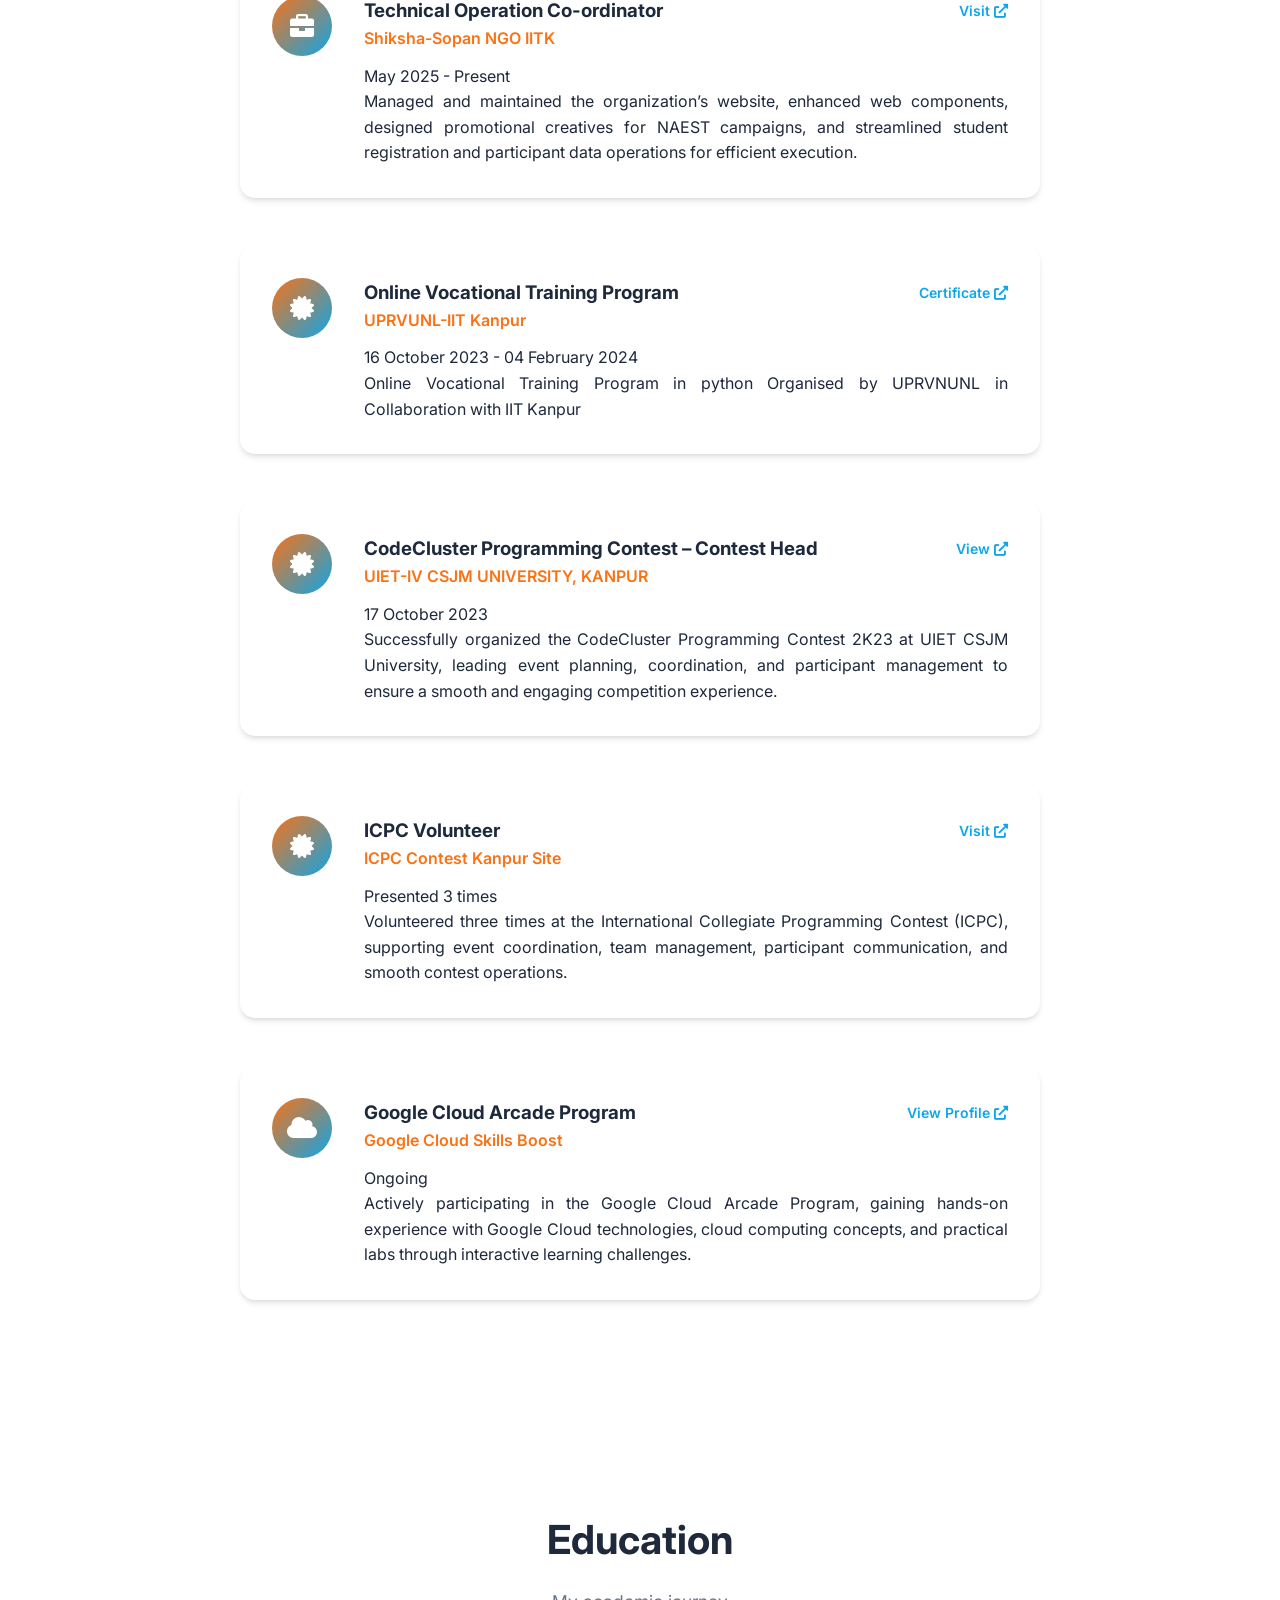
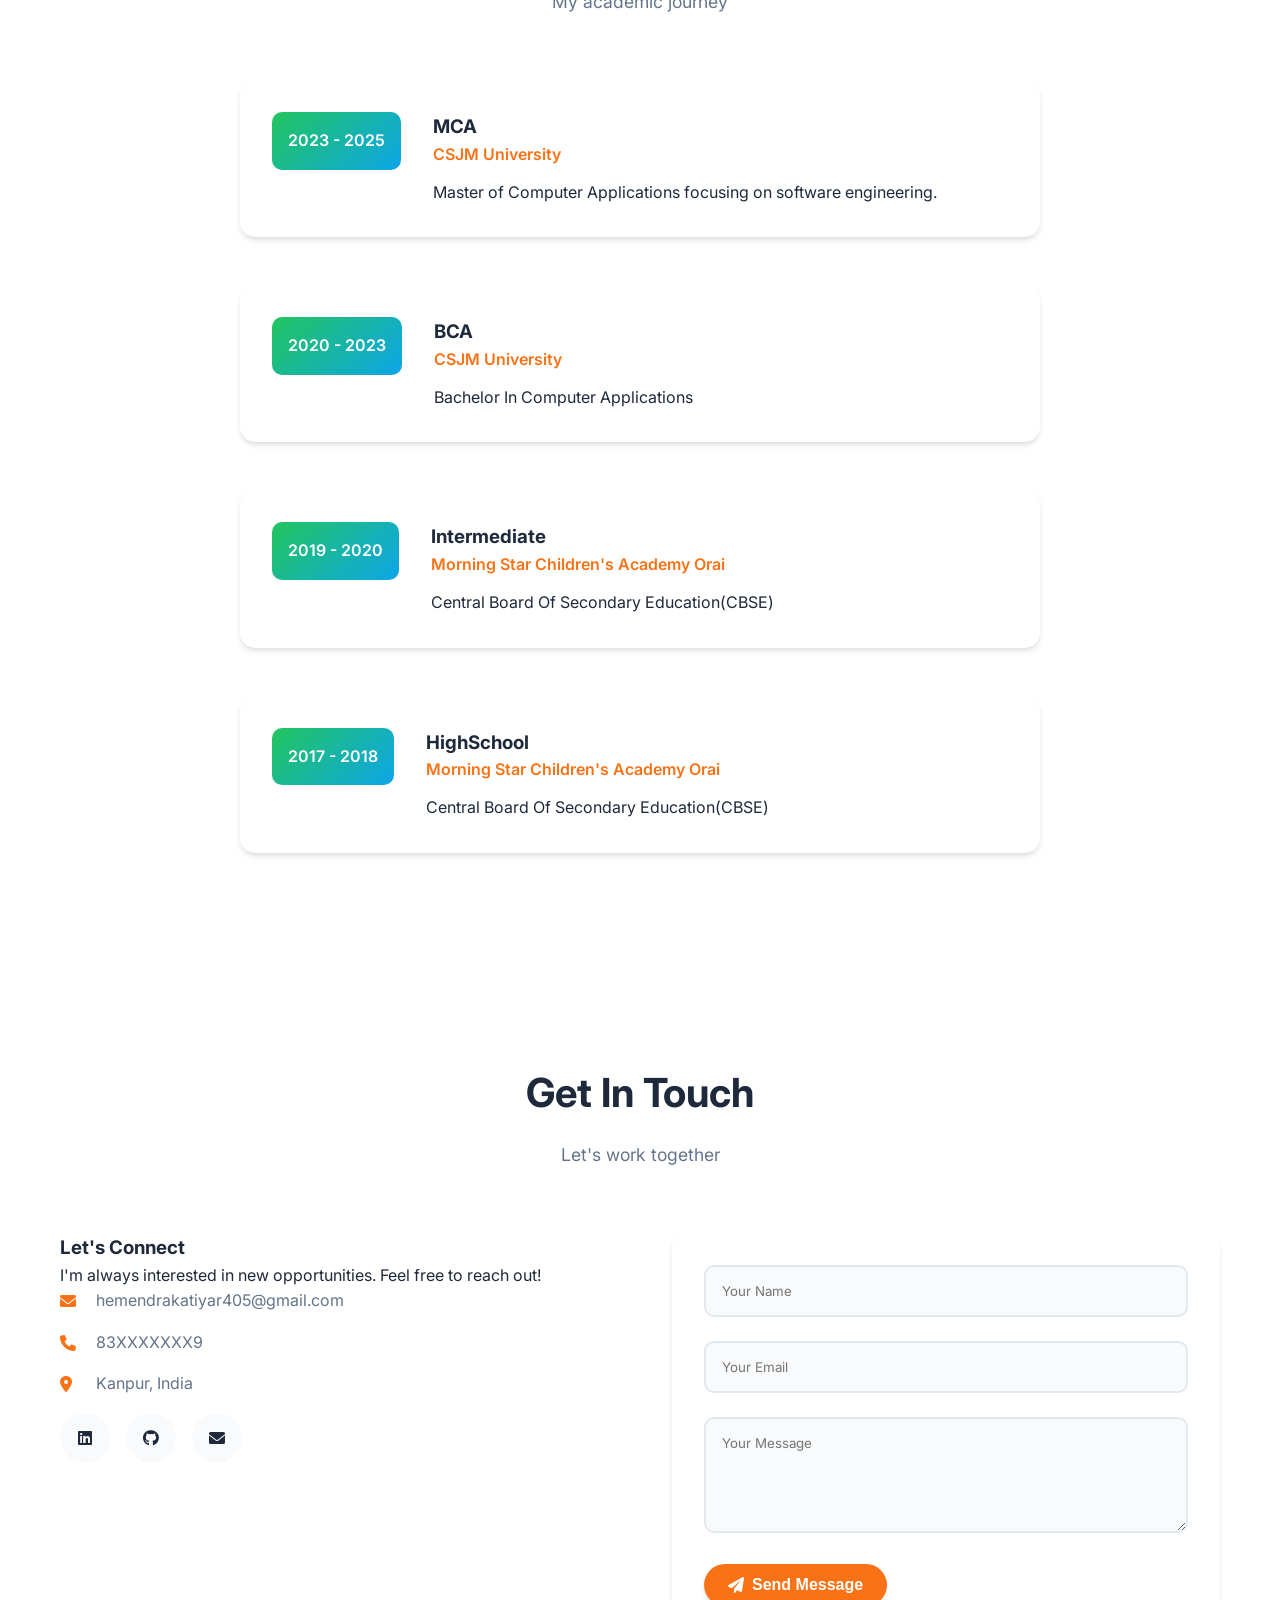
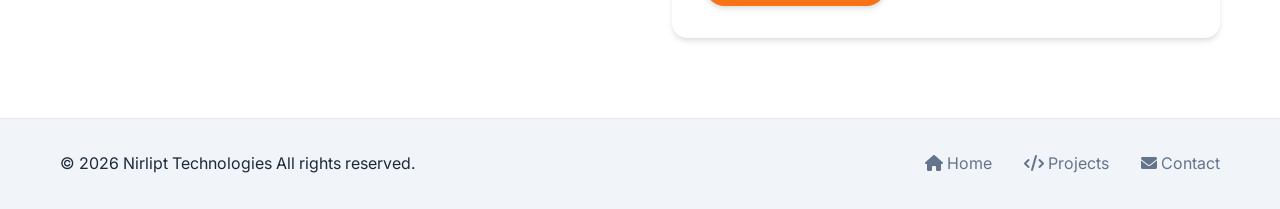
==== commit 354ca995: "Updated meta tags" ====
--- a/index.html
+++ b/index.html
@@ -2,9 +2,12 @@
 <html lang="en">
 
 <head>
+    <title>Hemendra Katiyar</title>
+    <meta name="title" content="Hemendra Katiyar">
+    <meta name="description" content="Portfolio of Hemendra Katiyar, a Software Developer and technical founder specializing in modern web architecture, Python, and scalable solutions.">
+    <meta name="author" content="Hemendra Katiyar">
     <meta charset="UTF-8">
     <meta name="viewport" content="width=device-width, initial-scale=1.0">
-    <title>Hemendra's Portfolio</title>
     <link rel="stylesheet" href="assets/css/styles.css">
     <link rel="icon" type="image/png" href="assets/programmer.png">
     <link href="https://cdnjs.cloudflare.com/ajax/libs/font-awesome/6.0.0/css/all.min.css" rel="stylesheet">
@@ -155,4 +158,4 @@
 
 </body>
 
-</html>+</html>
